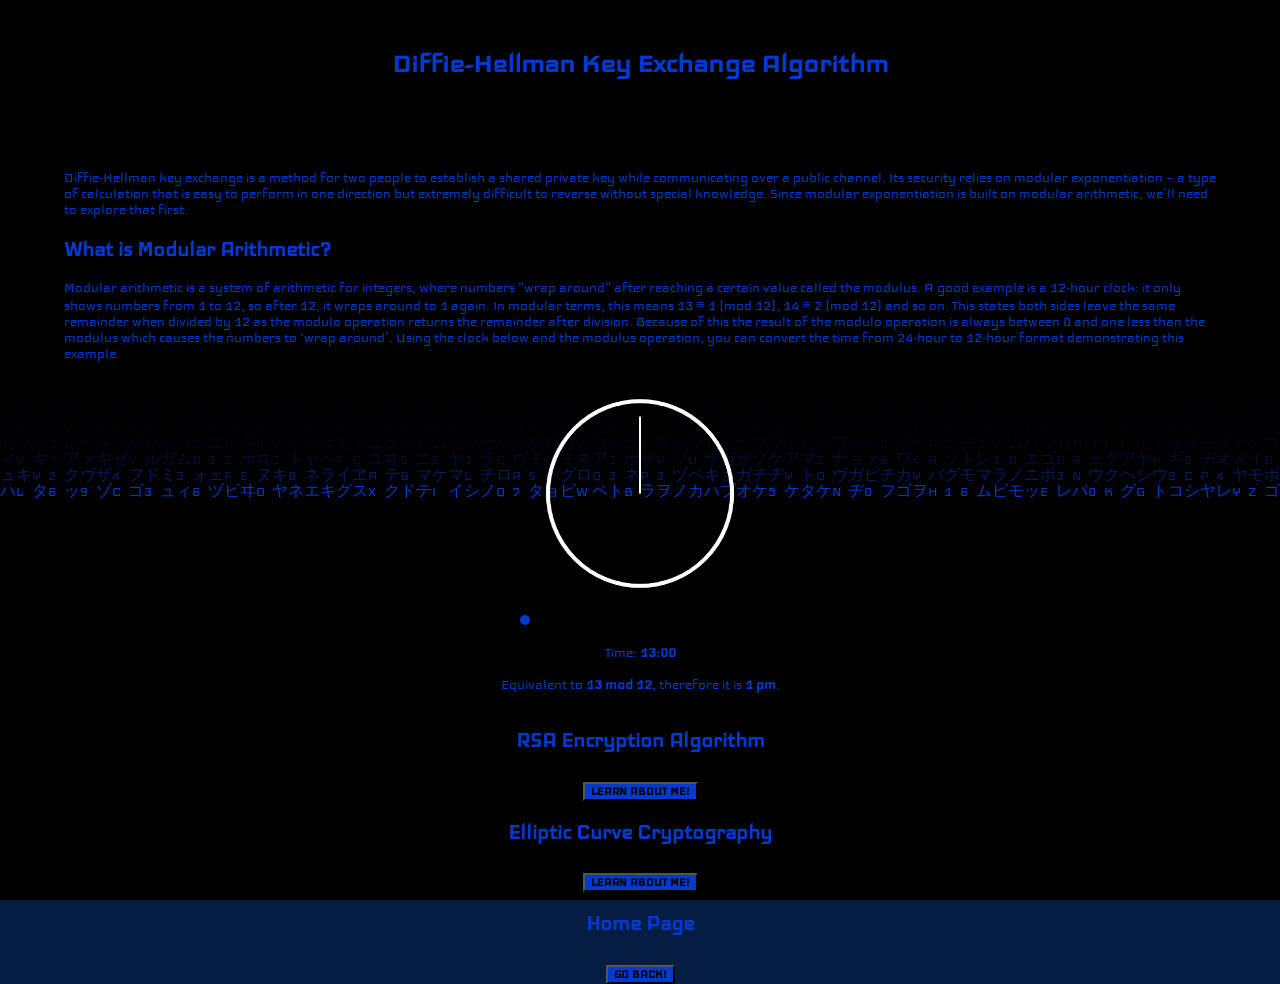
==== DHKE.html @ 7409c1d1 "Starting on a interactive clock demo." ====
<!DOCTYPE html>
<html lang="en">
    <head>
        <title>Aysmmetric Encryption</title>
        <meta charset="UTF-8">
        <meta name="viewport" content="width=device-width, initial-scale=1.0">
        <link rel="stylesheet" href="ss.css">
    </head>
    <body>
        <canvas id="mat" width="100%" height="100%"></canvas>
        <script src="martix.js"></script>
        <div id="overlayHeading">
            <h1>Diffie-Hellman Key Exchange Algorithm</h1>
        </div>
        <div id="overlayHeading2">
            <p>Diffie-Hellman key exchange is a method for two people to establish a shared private key while communicating over a public channel. Its security relies on modular exponentiation — a type of calculation that is easy to perform in one direction but extremely difficult to reverse without special knowledge. Since modular exponentiation is built on modular arithmetic, we’ll need to explore that first.</p>
            <h2>What is Modular Arithmetic?</h2>
            <p>Modular arithmetic is a system of arithmetic for integers, where numbers "wrap around" after reaching a certain value called the modulus. A good example is a 12-hour clock: it only shows numbers from 1 to 12, so after 12, it wraps around to 1 again. In modular terms, this means 13 ≡ 1 (mod 12), 14 ≡ 2 (mod 12) and so on. This states both sides leave the same remainder when divided by 12 as the modulo operation returns the remainder after division. Because of this the result of the modulo operation is always between 0 and one less than the modulus which causes the numbers to ‘wrap around’. Using the clock below and the modulus operation, you can convert the time from 24-hour to 12-hour format demonstrating this example.</p>
            <div id="clockcontain">
                <canvas id="clock" width="400" height="400"></canvas>
                <br>
                <input type="range" id="slider1" min="1" max="11" value="1">
                <p>Time: <span id="sliderinfo">13:00</span></p>
                <p>Equivalent to <span id="sliderinfo2">13 mod 12</span>, therefore it is <span id="sliderinfo3">1 pm</span>.</p>
            </div>
            <script src="clock.js"></script>
            <p></p>





           
            <div id="slider1">
                <div class="inline">
                    <h2>RSA Encryption Algorithm</h2>
                    <button class="button" onclick="window.location.href='RSA.html'"><b>LEARN ABOUT ME!</b></button>
                </div>
                <div class="inline">
                    <h2>Elliptic Curve Cryptography</h2>
                    <button class="button" onclick="window.location.href='ECC.html'"><b>LEARN ABOUT ME!</b></button>
                </div>
                <div class="inline">
                    <h2>Home Page</h2>
                    <button class="button" onclick="window.location.href='main.html'"><b>GO BACK!</b></button>
                </div>
            </div>
        </div>
    </body>
</html>
---- ss.css ----
@import url('https://fonts.googleapis.com/css2?family=Iceland&display=swap');

input[type="range"] {
  -webkit-appearance: none;
  appearance: none;
  background: transparent;
  cursor: pointer;
  width: 15rem;
}

input[type="range"]::-webkit-slider-thumb {
    appearance: none;
    height: 10px;
    width: 10px;
    background-color: #0239cfff;
    border-radius: 50%;
    cursor: pointer;
    margin-top: -6px;
}


html, body {
    background-color: #051d40;
    font-family:'Iceland';
    margin: 0;
    padding: 0;
    height: 100%;
}

#overlayHeading,
#overlayHeading2,
#Table,
#slider1, #clockcontain {
    position: relative; 
    z-index: 1;         
}

#overlayHeading {
    position: absolute;
    padding-top: 10%;
    left: 50%;
    transform: translate(-50%,-50%);
    text-align: center;
    color: #0239cfff;
}

#overlayHeading2 {
    position: absolute;
    padding-top: 12%;
    padding-left: 5%;
    padding-right: 5%;
    color: #0239cfff;
}

#Table {
    margin: 0 auto
}

#slider1 {
    margin: 0 auto;
    text-align: center;
}

.inline {
    display: inline-block;
    margin: 0 5%;
    display: flex;    
    flex-direction: column;
    align-items: center;   
    gap: 10px;

}

.button {
    background-color: #0239cfff;
    font-family: 'Iceland';
}

#mat {
    background-color: transparent;
    position: fixed;
    top: 0;
    left: 0;
    width: 100%;
    height: 100%;
    display: block;
    z-index: 0;
    pointer-events: none;
}

#clockcontain {
    text-align: center;

}

#clock {
    width: 20%;
    height: 20%;
}

span {
    font-weight: bold;
}
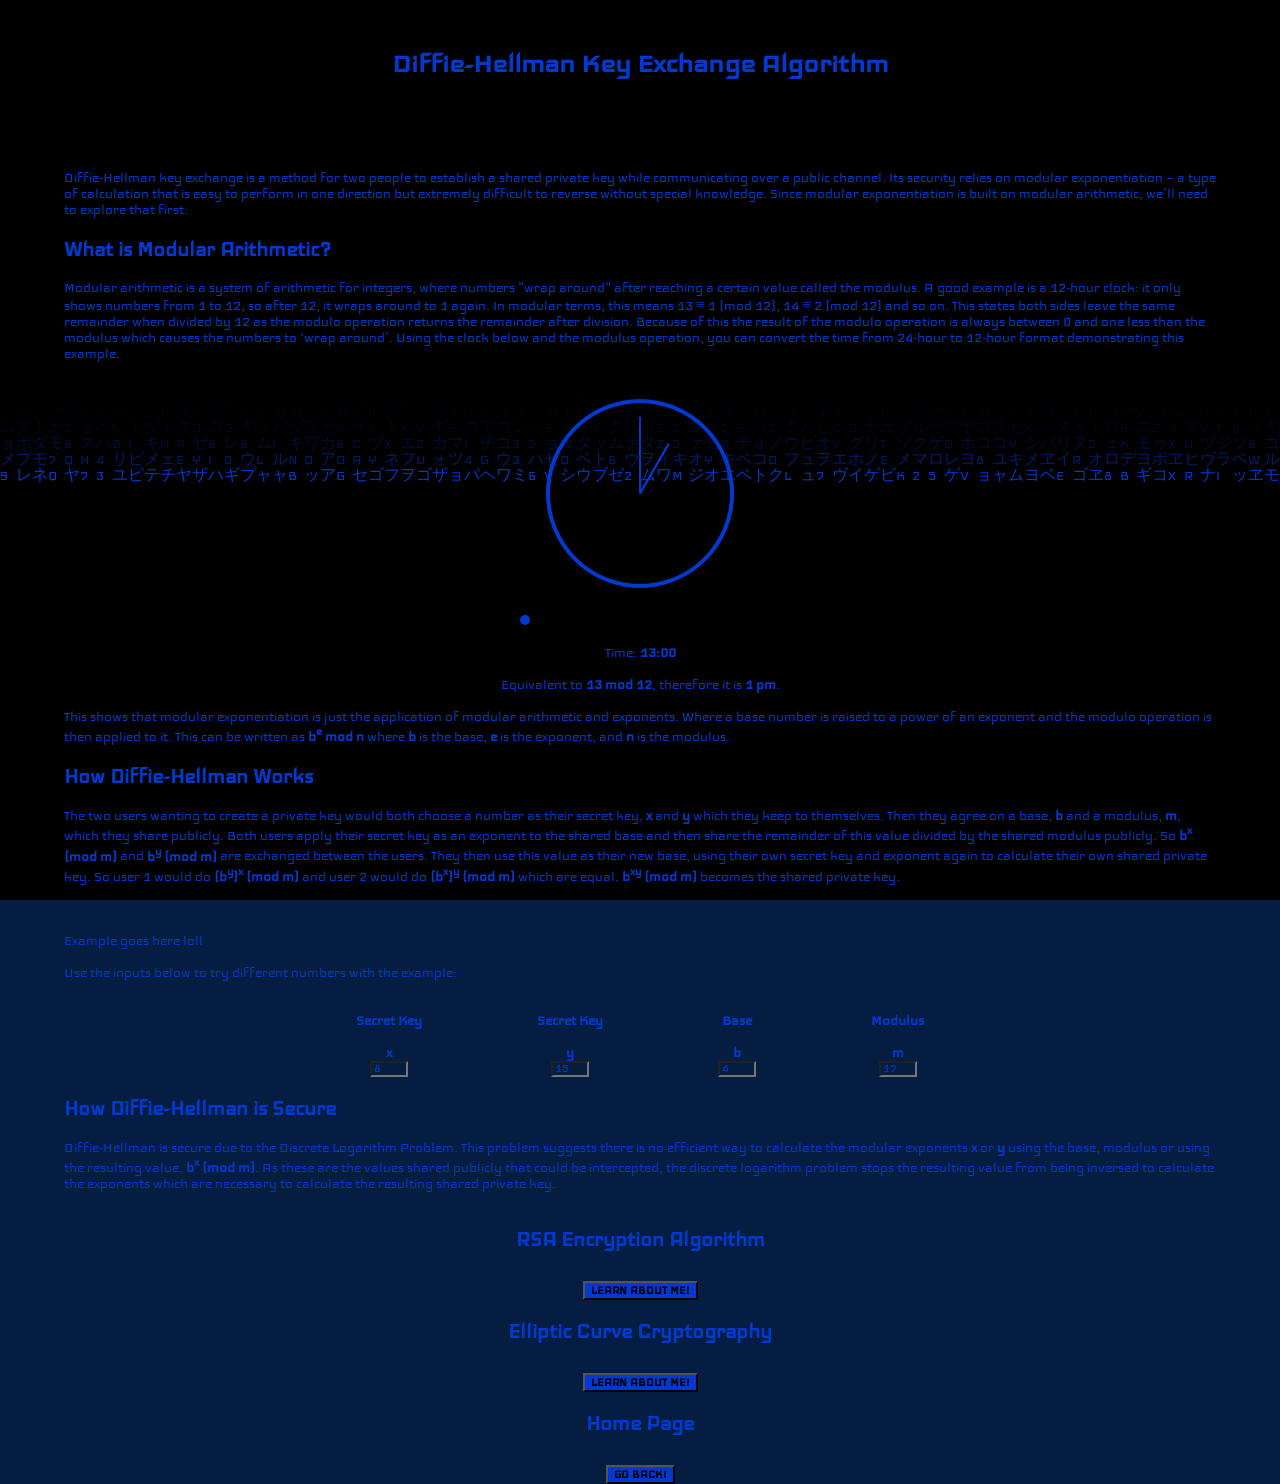
==== commit eb4d18b8: "Started on the inputs for the interactive example." ====
--- a/DHKE.html
+++ b/DHKE.html
@@ -24,9 +24,37 @@
                 <p>Equivalent to <span id="sliderinfo2">13 mod 12</span>, therefore it is <span id="sliderinfo3">1 pm</span>.</p>
             </div>
             <script src="clock.js"></script>
-            <p></p>
+            <p>This shows that modular exponentiation is just the application of modular arithmetic and exponents. Where a base number is raised to a power of an exponent and the modulo operation is then applied to it. This can be written as <b>b<sup>e</sup> mod n</b> where <b>b</b> is the base, <b>e</b> is the exponent, and <b>n</b> is the modulus.</p>
+            <h2>How Diffie-Hellman Works</h2>
+            <p>The two users wanting to create a private key would both choose a number as their secret key, <b>x</b> and <b>y</b> which they keep to themselves. Then they agree on a base, <b>b</b> and a modulus, <b>m</b>, which they share publicly. Both users apply their secret key as an exponent to the shared base and then share the remainder of this value divided by the shared modulus publicly. So <b>b<sup>x</sup> (mod m)</b> and <b>b<sup>y</sup> (mod m)</b> are exchanged between the users. They then use this value as their new base, using their own secret key and exponent again to calculate their own shared private key. So user 1 would do <b>(b<sup>y</sup>)<sup>x</sup> (mod m)</b> and user 2 would do <b>(b<sup>x</sup>)<sup>y</sup> (mod m)</b> which are equal. <b>b<sup>xy</sup> (mod m)</b> becomes the shared private key.</p>
+            <br>
+            <p>Example goes here loll</p>
+            <p>Use the inputs below to try different numbers with the example:</p>
+            <div id="inputs">
+                <div id="label1">
+                <p class="labels"><b>Secret Key</b></p>
+                <label for="x"><b>x</b></label>
+                <input id='x' type="number" min="1" value="8"></input>
+                </div>
+                <div id="label2">
+                <p class="labels"><b>Secret Key</b></p>
+                <label for="y"><b>y</b></label>
+                <input id='y' type="number" min="1" value="15"></input>
+                </div>
+                <div id="label3">
+                <p class="labels"><b>Base</b></p>
+                <label for="b"><b>b</b></label>
+                <input id='b' type="number" min="1" value="4"></input>
+                </div>
+                <div id="label4">
+                <p class="labels"><b>Modulus</b></p>
+                <label for="m"><b>m</b></label>
+                <input id='m' type="number" min="1" value="17"></input>
+                </div>
+            </div>
 
-
+            <h2>How Diffie-Hellman is Secure</h2>
+            <p>Diffie-Hellman is secure due to the Discrete Logarithm Problem. This problem suggests there is no efficient way to calculate the modular exponents <b>x</b> or <b>y</b> using the base, modulus or using the resulting value, <b>b<sup>x</sup> (mod m)</b>. As these are the values shared publicly that could be intercepted, the discrete logarithm problem stops the resulting value from being inversed to calculate the exponents which are necessary to calculate the resulting shared private key. </p>
 
 
 
--- a/ss.css
+++ b/ss.css
@@ -6,6 +6,19 @@
   background: transparent;
   cursor: pointer;
   width: 15rem;
+}
+
+input::-webkit-inner-spin-button, input::-webkit-outer-spin-button {
+    -webkit-appearance: none;
+    margin: 0;
+}
+
+input[type="number"] {
+    background: transparent;
+    font-family:'Iceland';
+    color: #0239cfff;
+    height: 10px;
+    width: 30px;
 }
 
 input[type="range"]::-webkit-slider-thumb {
@@ -100,4 +113,19 @@
 
 span {
     font-weight: bold;
+}
+
+#label1, #label2, #label3, #label4{
+    display: flex;
+    flex-direction: column;
+    align-items: center;
+    margin-left: 5%;
+    margin-right: 5%;
+}
+
+#inputs {
+    display: flex;
+    flex-direction: row;
+    justify-content: center;
+    align-items: center;
 }
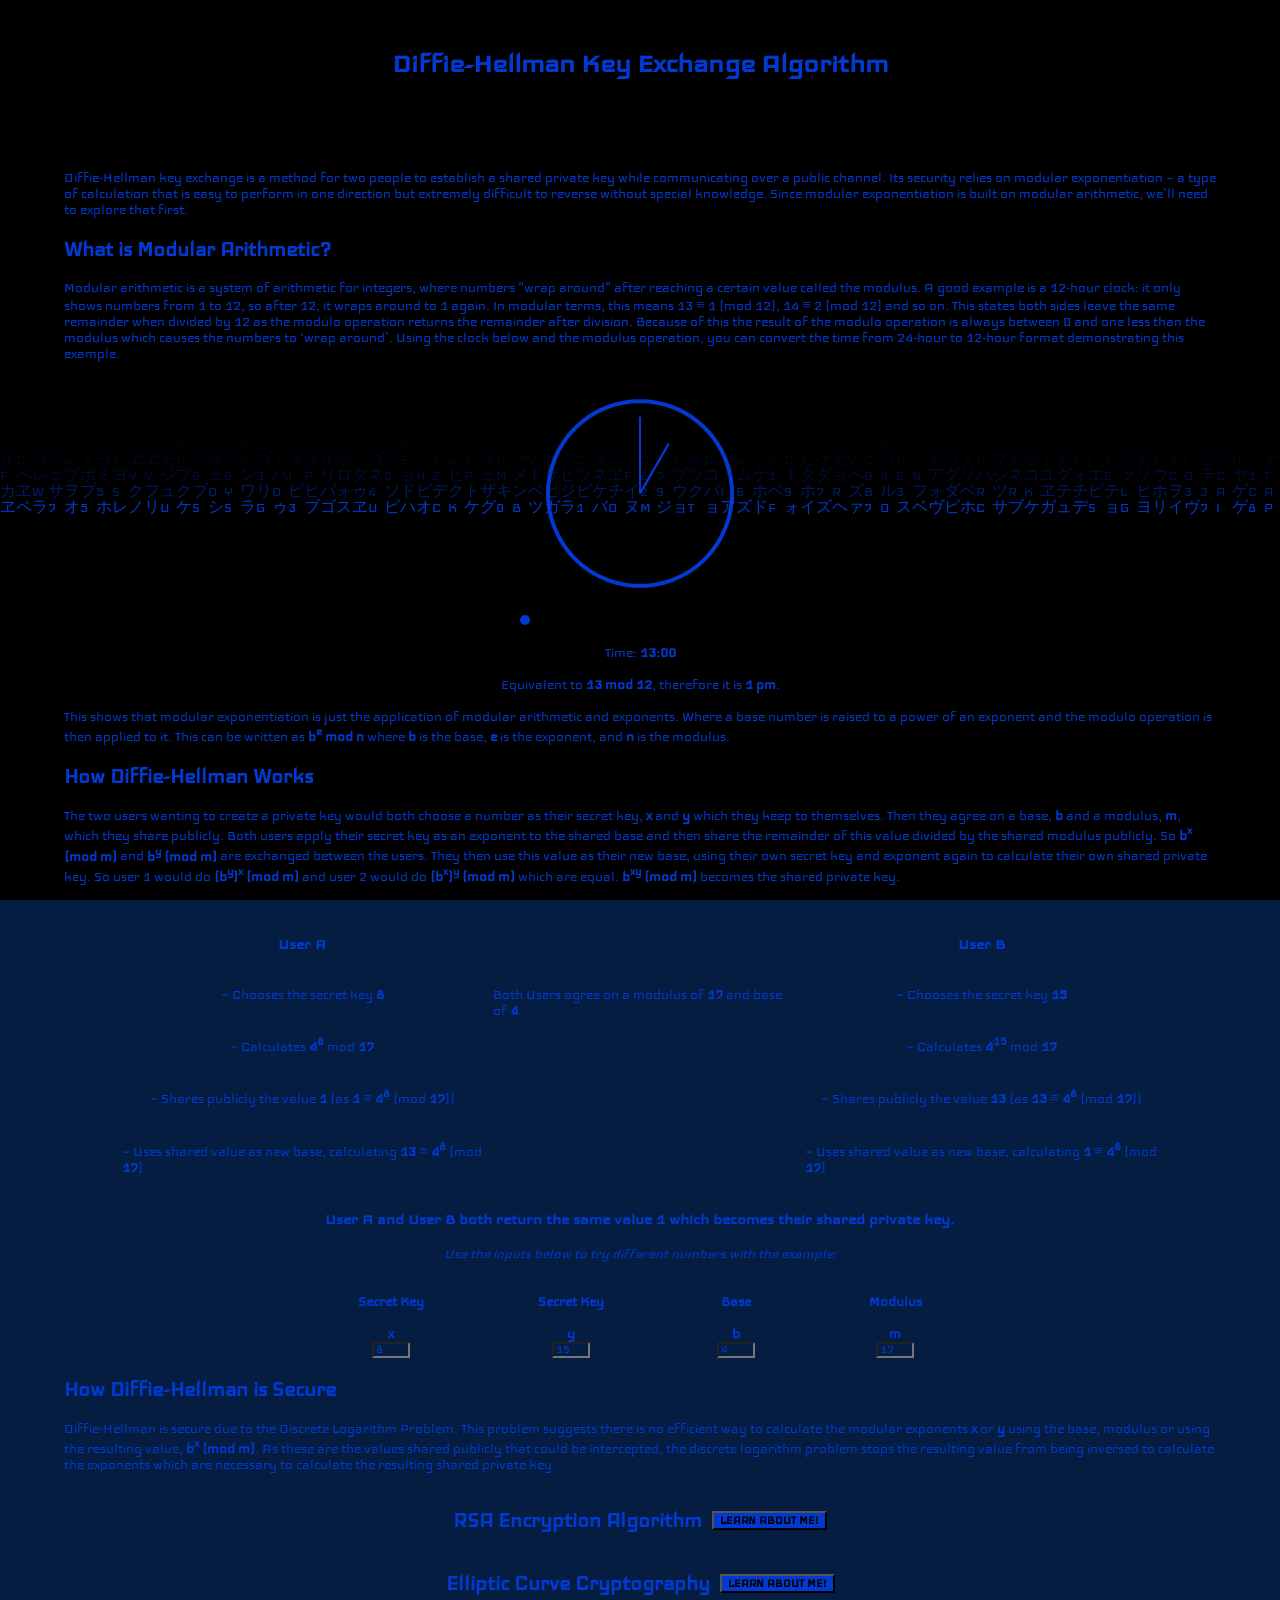
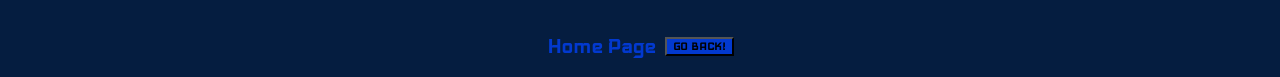
==== commit 49613417: "Default example has been written out." ====
--- a/DHKE.html
+++ b/DHKE.html
@@ -28,9 +28,28 @@
             <h2>How Diffie-Hellman Works</h2>
             <p>The two users wanting to create a private key would both choose a number as their secret key, <b>x</b> and <b>y</b> which they keep to themselves. Then they agree on a base, <b>b</b> and a modulus, <b>m</b>, which they share publicly. Both users apply their secret key as an exponent to the shared base and then share the remainder of this value divided by the shared modulus publicly. So <b>b<sup>x</sup> (mod m)</b> and <b>b<sup>y</sup> (mod m)</b> are exchanged between the users. They then use this value as their new base, using their own secret key and exponent again to calculate their own shared private key. So user 1 would do <b>(b<sup>y</sup>)<sup>x</sup> (mod m)</b> and user 2 would do <b>(b<sup>x</sup>)<sup>y</sup> (mod m)</b> which are equal. <b>b<sup>xy</sup> (mod m)</b> becomes the shared private key.</p>
             <br>
-            <p>Example goes here loll</p>
-            <p>Use the inputs below to try different numbers with the example:</p>
-            <div id="inputs">
+            <div class="inline">
+                <div id="UserA">
+                    <p id="title">User A</p>
+                    <p>~ Chooses the secret key <span id="xtext">8</span></p>
+                    <p>~ Calculates <span id="btext">4</span><sup><span id="xtext">8</span></sup> mod <span id="mtext">17</span></p>
+                    <p>~ Shares publicly the value <span id="resultA">1</span> (as <span id="resultA">1</span> ≡ <span id="btext">4</span><sup><span id="xtext">8</span></sup> (mod <span id="mtext">17</span>)) </p>
+                    <p>~ Uses shared value as new base, calculating <span id="resultB">13</span> ≡ <span id="btext">4</span><sup><span id="xtext">8</span></sup> (mod <span id="mtext">17</span>)</p>
+                </div>
+                <div id="mid">
+                    <p>Both Users agree on a modulus of <span id="mtext">17</span> and base of <span id="btext">4</span>. </p>
+                </div>
+                <div id="UserB">
+                    <p id="title">User B</p>
+                    <p>~ Chooses the secret key <span id="xtext">15</span></p>
+                    <p>~ Calculates <span id="btext">4</span><sup><span id="ytext">15</span></sup> mod <span id="mtext">17</span></p>
+                    <p>~ Shares publicly the value <span id="resultB">13</span> (as <span id="resultB">13</span> ≡ <span id="btext">4</span><sup><span id="xtext">8</span></sup> (mod <span id="mtext">17</span>)) </p>
+                    <p>~ Uses shared value as new base, calculating <span id="resultA">1</span> ≡ <span id="btext">4</span><sup><span id="xtext">8</span></sup> (mod <span id="mtext">17</span>)</p>
+                </div>
+            </div>
+            <p style="text-align: center; font-size: large; font-weight: bold;">User A and User B both return the same value <span id="resultC" >1</span> which becomes their shared private key.</p>
+            <p style="text-align: center; font-style: italic;">Use the inputs below to try different numbers with the example:</p>
+            <div class="inline">
                 <div id="label1">
                 <p class="labels"><b>Secret Key</b></p>
                 <label for="x"><b>x</b></label>
--- a/ss.css
+++ b/ss.css
@@ -115,7 +115,7 @@
     font-weight: bold;
 }
 
-#label1, #label2, #label3, #label4{
+#label1, #label2, #label3, #label4 {
     display: flex;
     flex-direction: column;
     align-items: center;
@@ -123,7 +123,22 @@
     margin-right: 5%;
 }
 
-#inputs {
+#UserA,#UserB {
+    display: flex;
+    flex-direction: column;
+    align-items: center;
+}
+
+#mid {
+    margin-bottom: 10%;
+}
+
+#title {
+    font-weight: bold;
+    font-size: large;
+}
+
+.inline {
     display: flex;
     flex-direction: row;
     justify-content: center;
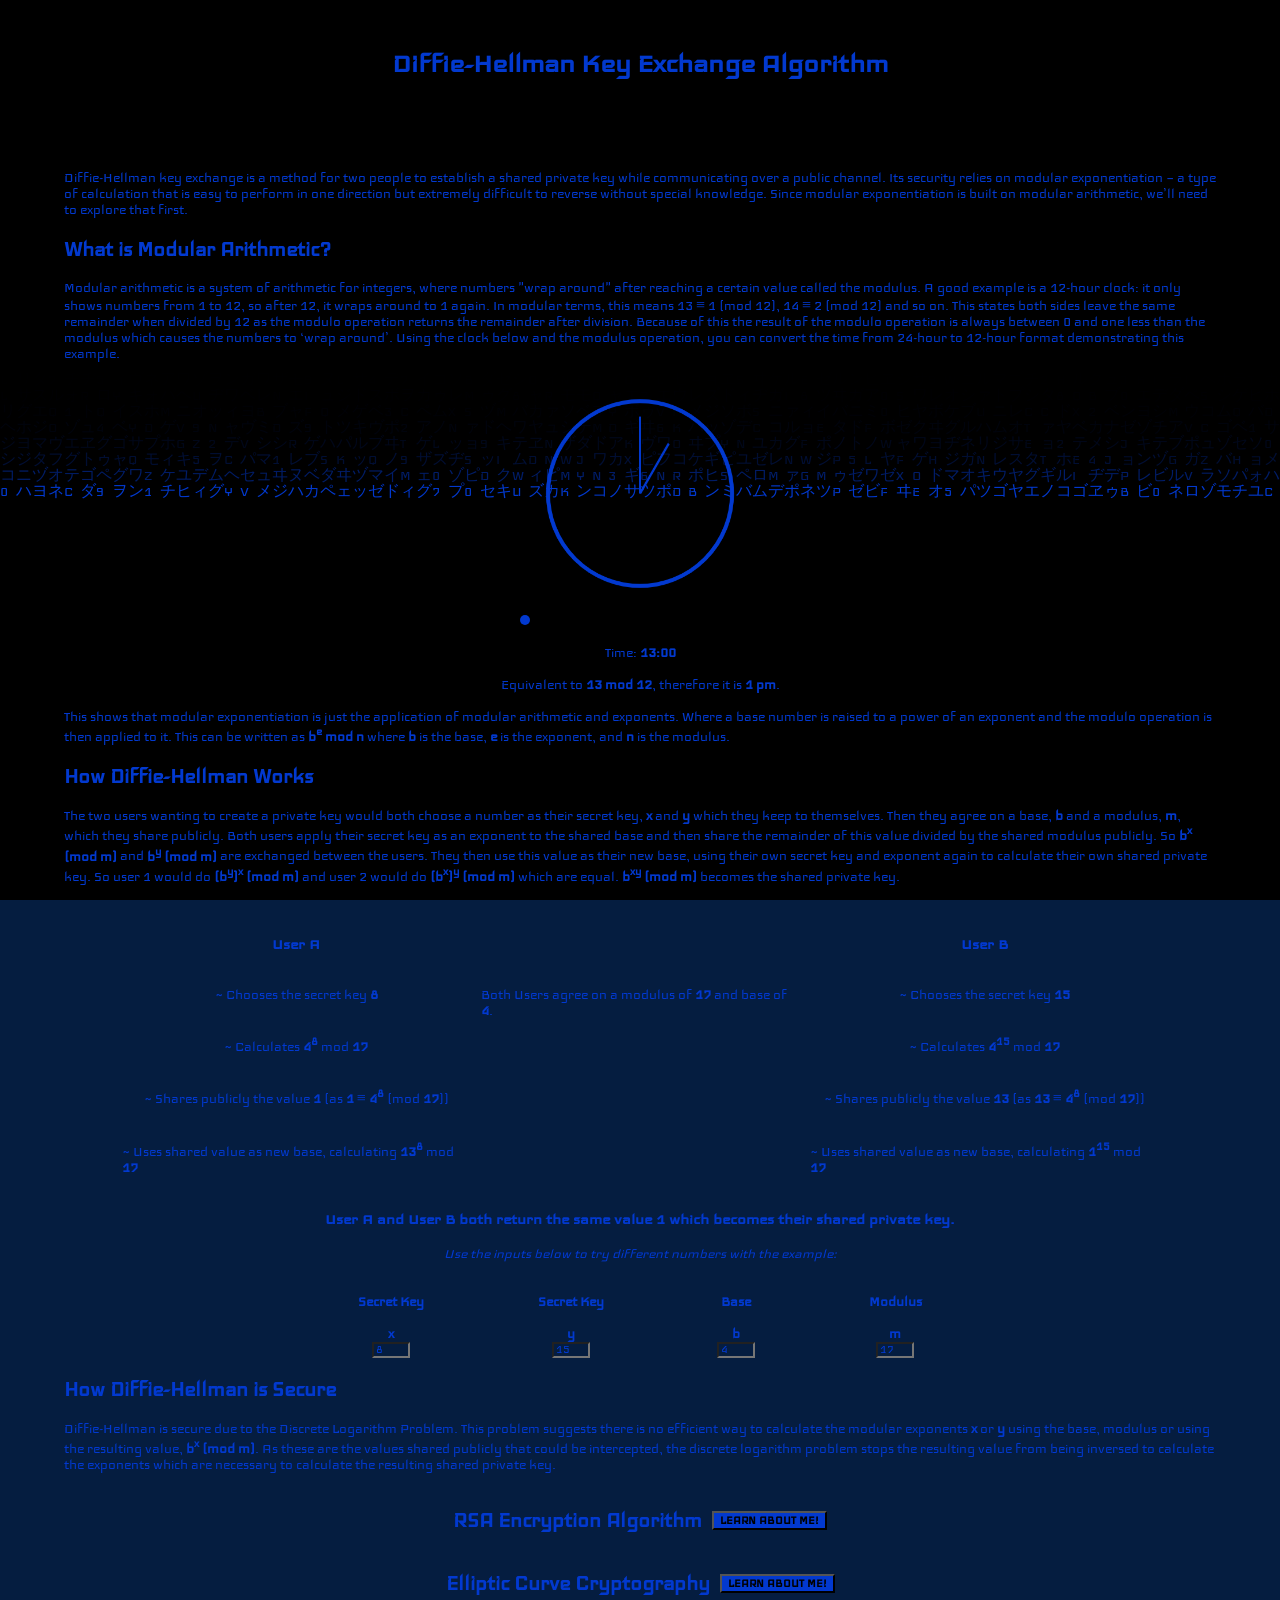
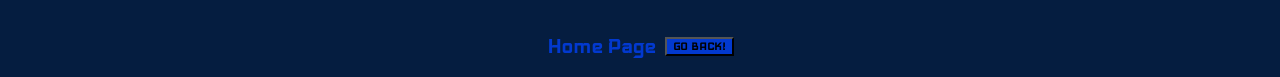
==== commit fb98680e: "Made the example interactive!" ====
--- a/DHKE.html
+++ b/DHKE.html
@@ -31,20 +31,20 @@
             <div class="inline">
                 <div id="UserA">
                     <p id="title">User A</p>
-                    <p>~ Chooses the secret key <span id="xtext">8</span></p>
-                    <p>~ Calculates <span id="btext">4</span><sup><span id="xtext">8</span></sup> mod <span id="mtext">17</span></p>
-                    <p>~ Shares publicly the value <span id="resultA">1</span> (as <span id="resultA">1</span> ≡ <span id="btext">4</span><sup><span id="xtext">8</span></sup> (mod <span id="mtext">17</span>)) </p>
-                    <p>~ Uses shared value as new base, calculating <span id="resultB">13</span> ≡ <span id="btext">4</span><sup><span id="xtext">8</span></sup> (mod <span id="mtext">17</span>)</p>
+                    <p>~ Chooses the secret key <span class="xtext">8</span></p>
+                    <p>~ Calculates <span class="btext">4</span><sup><span class="xtext">8</span></sup> mod <span class="mtext">17</span></p>
+                    <p>~ Shares publicly the value <span class="resultA">1</span> (as <span class="resultA">1</span> ≡ <span class="btext">4</span><sup><span class="xtext">8</span></sup> (mod <span class="mtext">17</span>)) </p>
+                    <p>~ Uses shared value as new base, calculating <span class="resultB">13</span><sup><span class="xtext">8</span></sup> mod <span class="mtext">17</span></p>
                 </div>
                 <div id="mid">
-                    <p>Both Users agree on a modulus of <span id="mtext">17</span> and base of <span id="btext">4</span>. </p>
+                    <p>Both Users agree on a modulus of <span class="mtext">17</span> and base of <span class="btext">4</span>. </p>
                 </div>
                 <div id="UserB">
                     <p id="title">User B</p>
-                    <p>~ Chooses the secret key <span id="xtext">15</span></p>
-                    <p>~ Calculates <span id="btext">4</span><sup><span id="ytext">15</span></sup> mod <span id="mtext">17</span></p>
-                    <p>~ Shares publicly the value <span id="resultB">13</span> (as <span id="resultB">13</span> ≡ <span id="btext">4</span><sup><span id="xtext">8</span></sup> (mod <span id="mtext">17</span>)) </p>
-                    <p>~ Uses shared value as new base, calculating <span id="resultA">1</span> ≡ <span id="btext">4</span><sup><span id="xtext">8</span></sup> (mod <span id="mtext">17</span>)</p>
+                    <p>~ Chooses the secret key <span class="xtext">15</span></p>
+                    <p>~ Calculates <span class="btext">4</span><sup><span class="ytext">15</span></sup> mod <span class="mtext">17</span></p>
+                    <p>~ Shares publicly the value <span class="resultB">13</span> (as <span class="resultB">13</span> ≡ <span class="btext">4</span><sup><span class="xtext">8</span></sup> (mod <span class="mtext">17</span>)) </p>
+                    <p>~ Uses shared value as new base, calculating <span class="resultA">1</span><sup><span class="ytext">15</span></sup> mod <span class="mtext">17</span></p>
                 </div>
             </div>
             <p style="text-align: center; font-size: large; font-weight: bold;">User A and User B both return the same value <span id="resultC" >1</span> which becomes their shared private key.</p>
@@ -71,7 +71,7 @@
                 <input id='m' type="number" min="1" value="17"></input>
                 </div>
             </div>
-
+            <script src="DHKE.js"></script>
             <h2>How Diffie-Hellman is Secure</h2>
             <p>Diffie-Hellman is secure due to the Discrete Logarithm Problem. This problem suggests there is no efficient way to calculate the modular exponents <b>x</b> or <b>y</b> using the base, modulus or using the resulting value, <b>b<sup>x</sup> (mod m)</b>. As these are the values shared publicly that could be intercepted, the discrete logarithm problem stops the resulting value from being inversed to calculate the exponents which are necessary to calculate the resulting shared private key. </p>
 
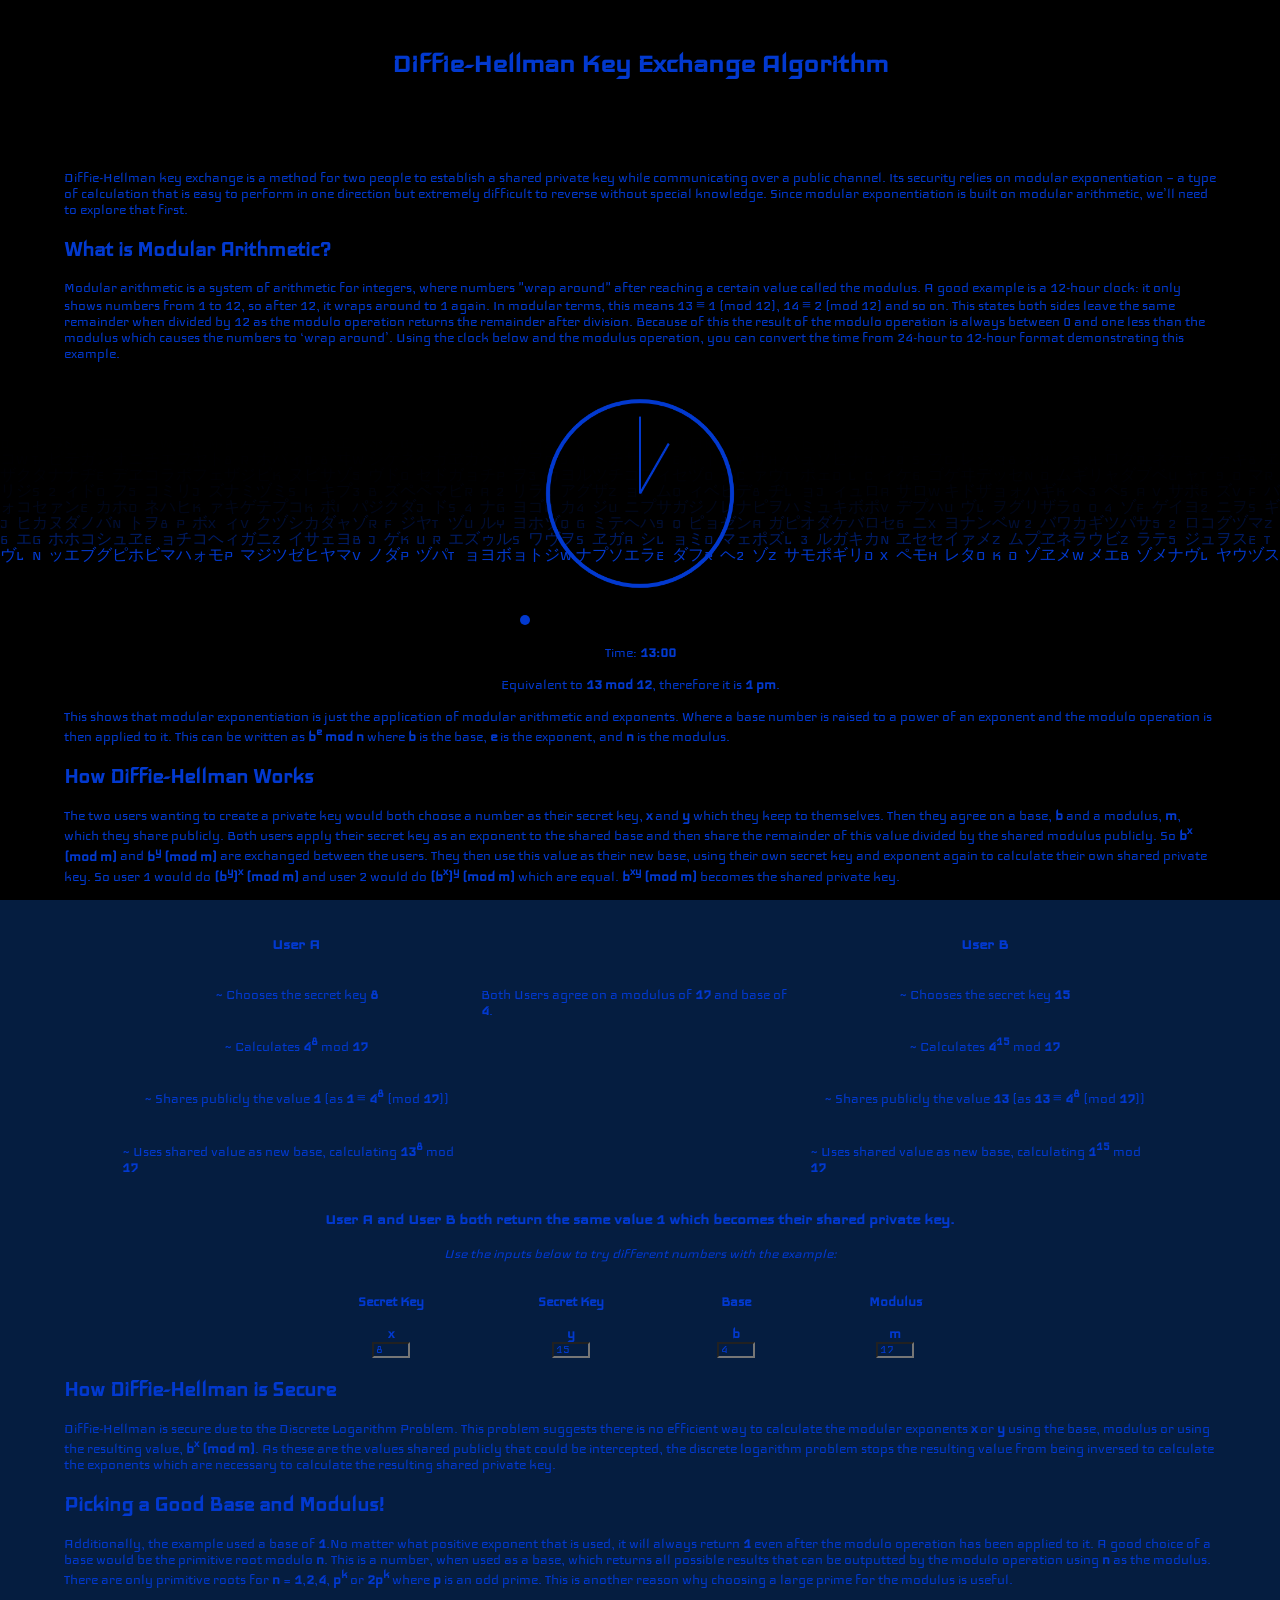
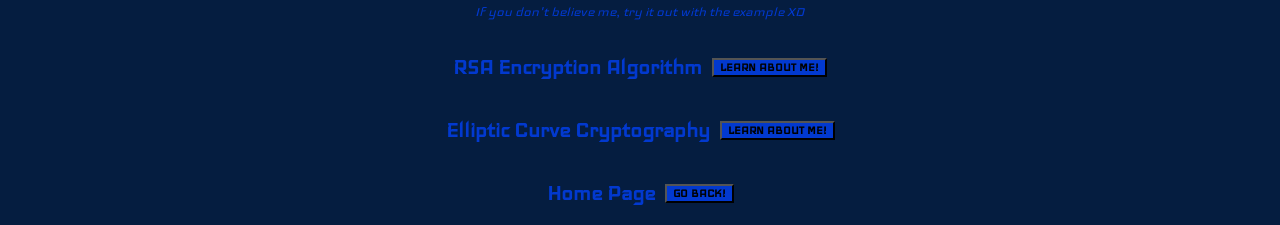
==== commit c081f1f8: "Finished up the Diffie Hellman page!" ====
--- a/DHKE.html
+++ b/DHKE.html
@@ -75,7 +75,9 @@
             <h2>How Diffie-Hellman is Secure</h2>
             <p>Diffie-Hellman is secure due to the Discrete Logarithm Problem. This problem suggests there is no efficient way to calculate the modular exponents <b>x</b> or <b>y</b> using the base, modulus or using the resulting value, <b>b<sup>x</sup> (mod m)</b>. As these are the values shared publicly that could be intercepted, the discrete logarithm problem stops the resulting value from being inversed to calculate the exponents which are necessary to calculate the resulting shared private key. </p>
 
-
+            <h2>Picking a Good Base and Modulus!</h2>
+            <p>Additionally, the example used a base of <b>1</b>.No matter what positive exponent that is used, it will always return <b>1</b> even after the modulo operation has been applied to it. A good choice of a base would be the primitive root modulo <b>n</b>. This is a number, when used as a base, which returns all possible results that can be outputted by the modulo operation using <b>n</b> as the modulus. There are only primitive roots for <b>n</b> = <b>1</b>,<b>2</b>,<b>4</b>, <b>p<sup>k</sup></b> or <b>2p<sup>k</sup></b> where <b>p</b> is an odd prime. This is another reason why choosing a large prime for the modulus is useful.</p>
+            <p style="text-align: center; font-style: italic;">If you don't believe me, try it out with the example XD</p>
 
            
             <div id="slider1">
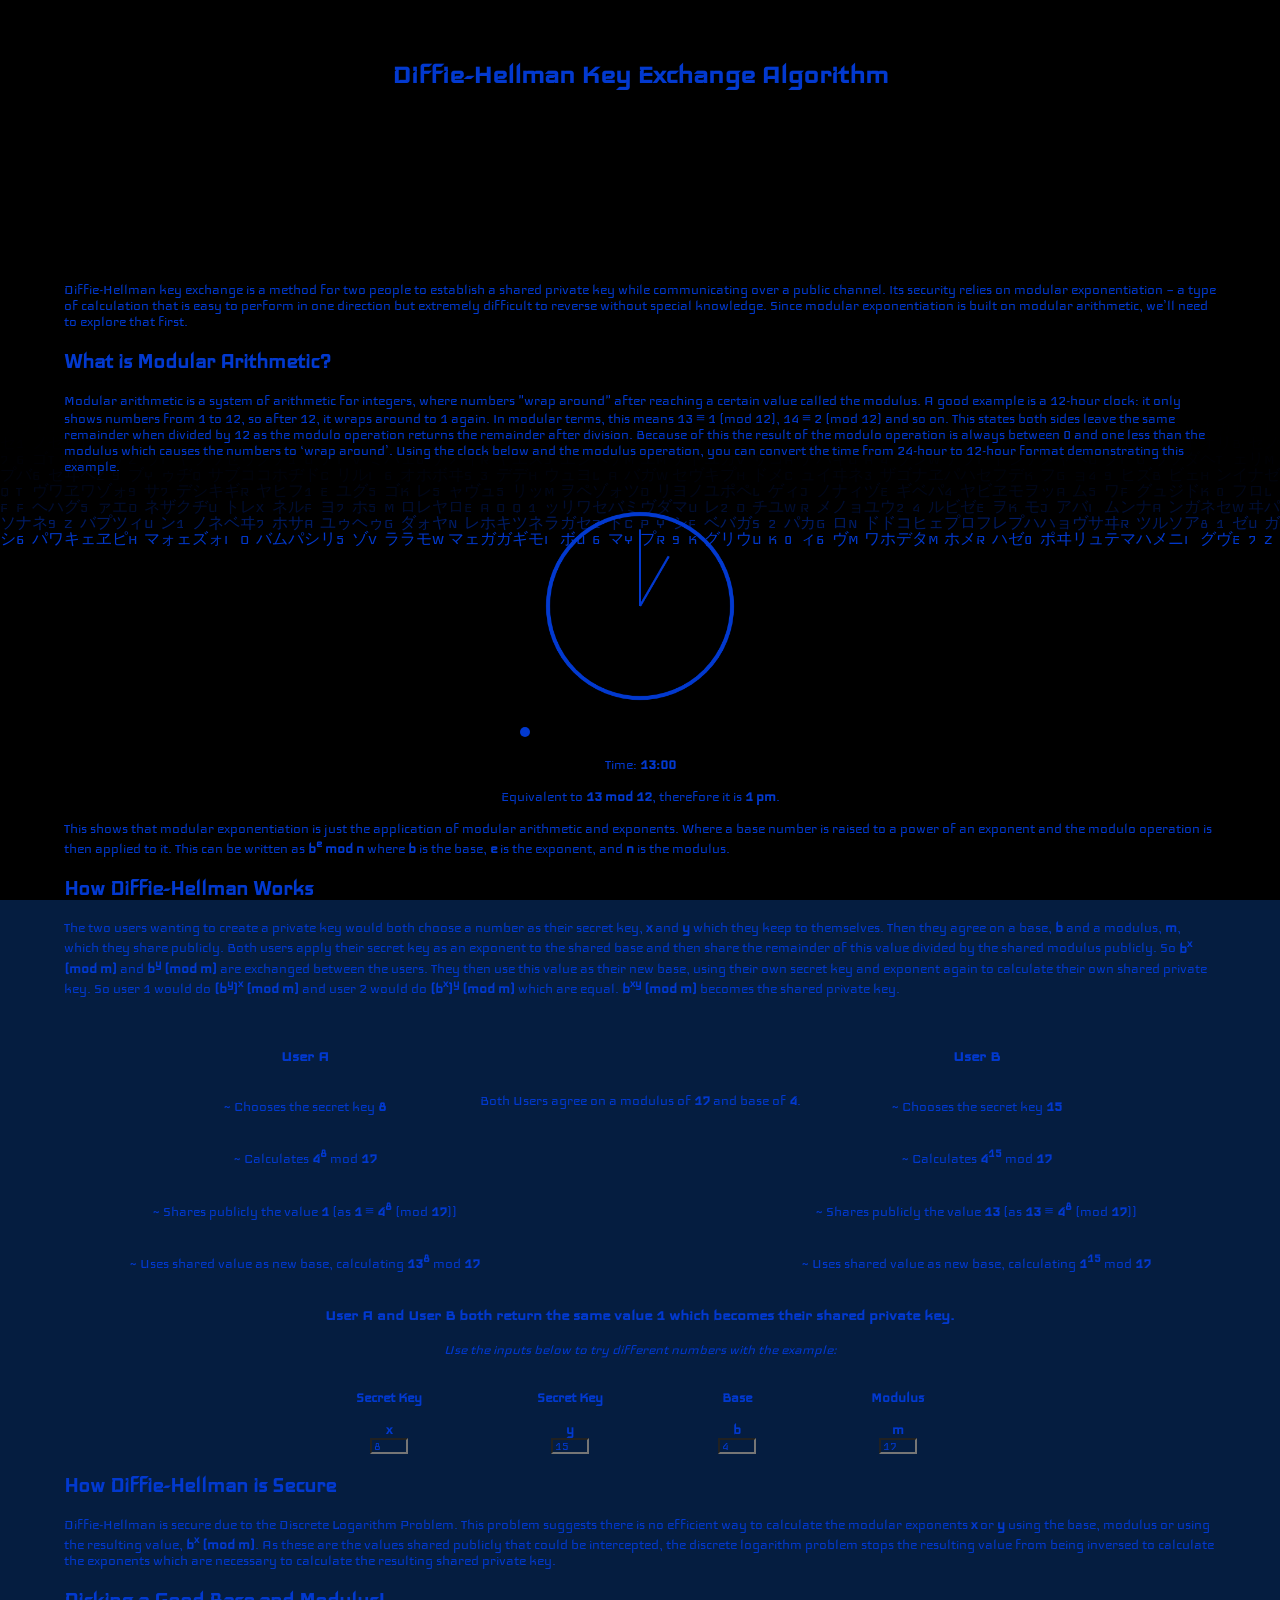
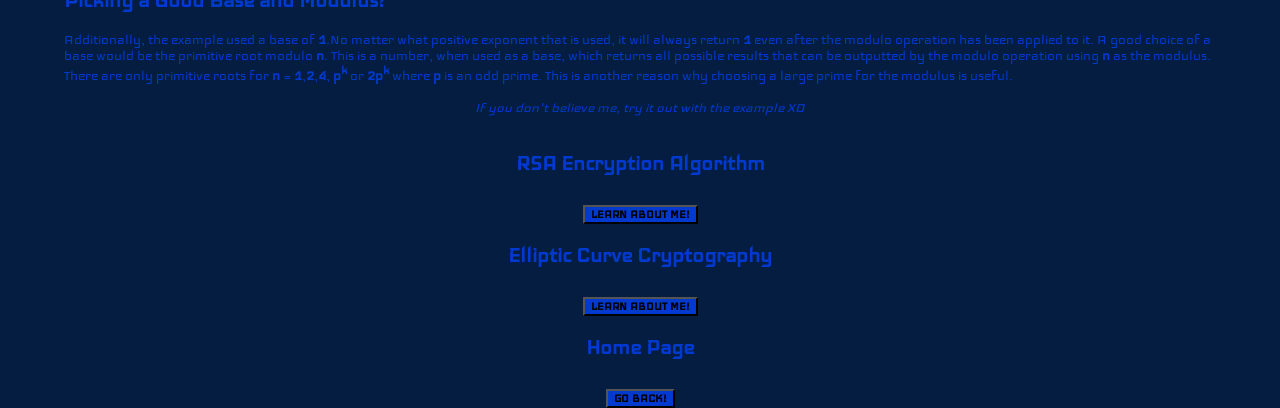
==== commit 47e619bc: "Making sure all pages linked together and the buttons are formatted correctly." ====
--- a/DHKE.html
+++ b/DHKE.html
@@ -81,15 +81,15 @@
 
            
             <div id="slider1">
-                <div class="inline">
+                <div class="inlineb">
                     <h2>RSA Encryption Algorithm</h2>
                     <button class="button" onclick="window.location.href='RSA.html'"><b>LEARN ABOUT ME!</b></button>
                 </div>
-                <div class="inline">
+                <div class="inlineb">
                     <h2>Elliptic Curve Cryptography</h2>
                     <button class="button" onclick="window.location.href='ECC.html'"><b>LEARN ABOUT ME!</b></button>
                 </div>
-                <div class="inline">
+                <div class="inlineb">
                     <h2>Home Page</h2>
                     <button class="button" onclick="window.location.href='main.html'"><b>GO BACK!</b></button>
                 </div>
--- a/ss.css
+++ b/ss.css
@@ -49,7 +49,6 @@
 }
 
 #overlayHeading {
-    position: absolute;
     padding-top: 10%;
     left: 50%;
     transform: translate(-50%,-50%);
@@ -59,7 +58,7 @@
 
 #overlayHeading2 {
     position: absolute;
-    padding-top: 12%;
+    padding-top: 5%;
     padding-left: 5%;
     padding-right: 5%;
     color: #0239cfff;
@@ -74,7 +73,7 @@
     text-align: center;
 }
 
-.inline {
+.inlineb {
     display: inline-block;
     margin: 0 5%;
     display: flex;    
@@ -143,4 +142,25 @@
     flex-direction: row;
     justify-content: center;
     align-items: center;
+}
+
+#phi {
+    display: flex;
+    flex-direction: row;
+    justify-content: center;
+    align-items: center;
+}
+
+.prime {
+    font-weight: bold;
+}
+
+#ital {
+    font-style: italic;
+}
+
+.col {
+    display: flex;
+    flex-direction: column;
+    align-items: center
 }
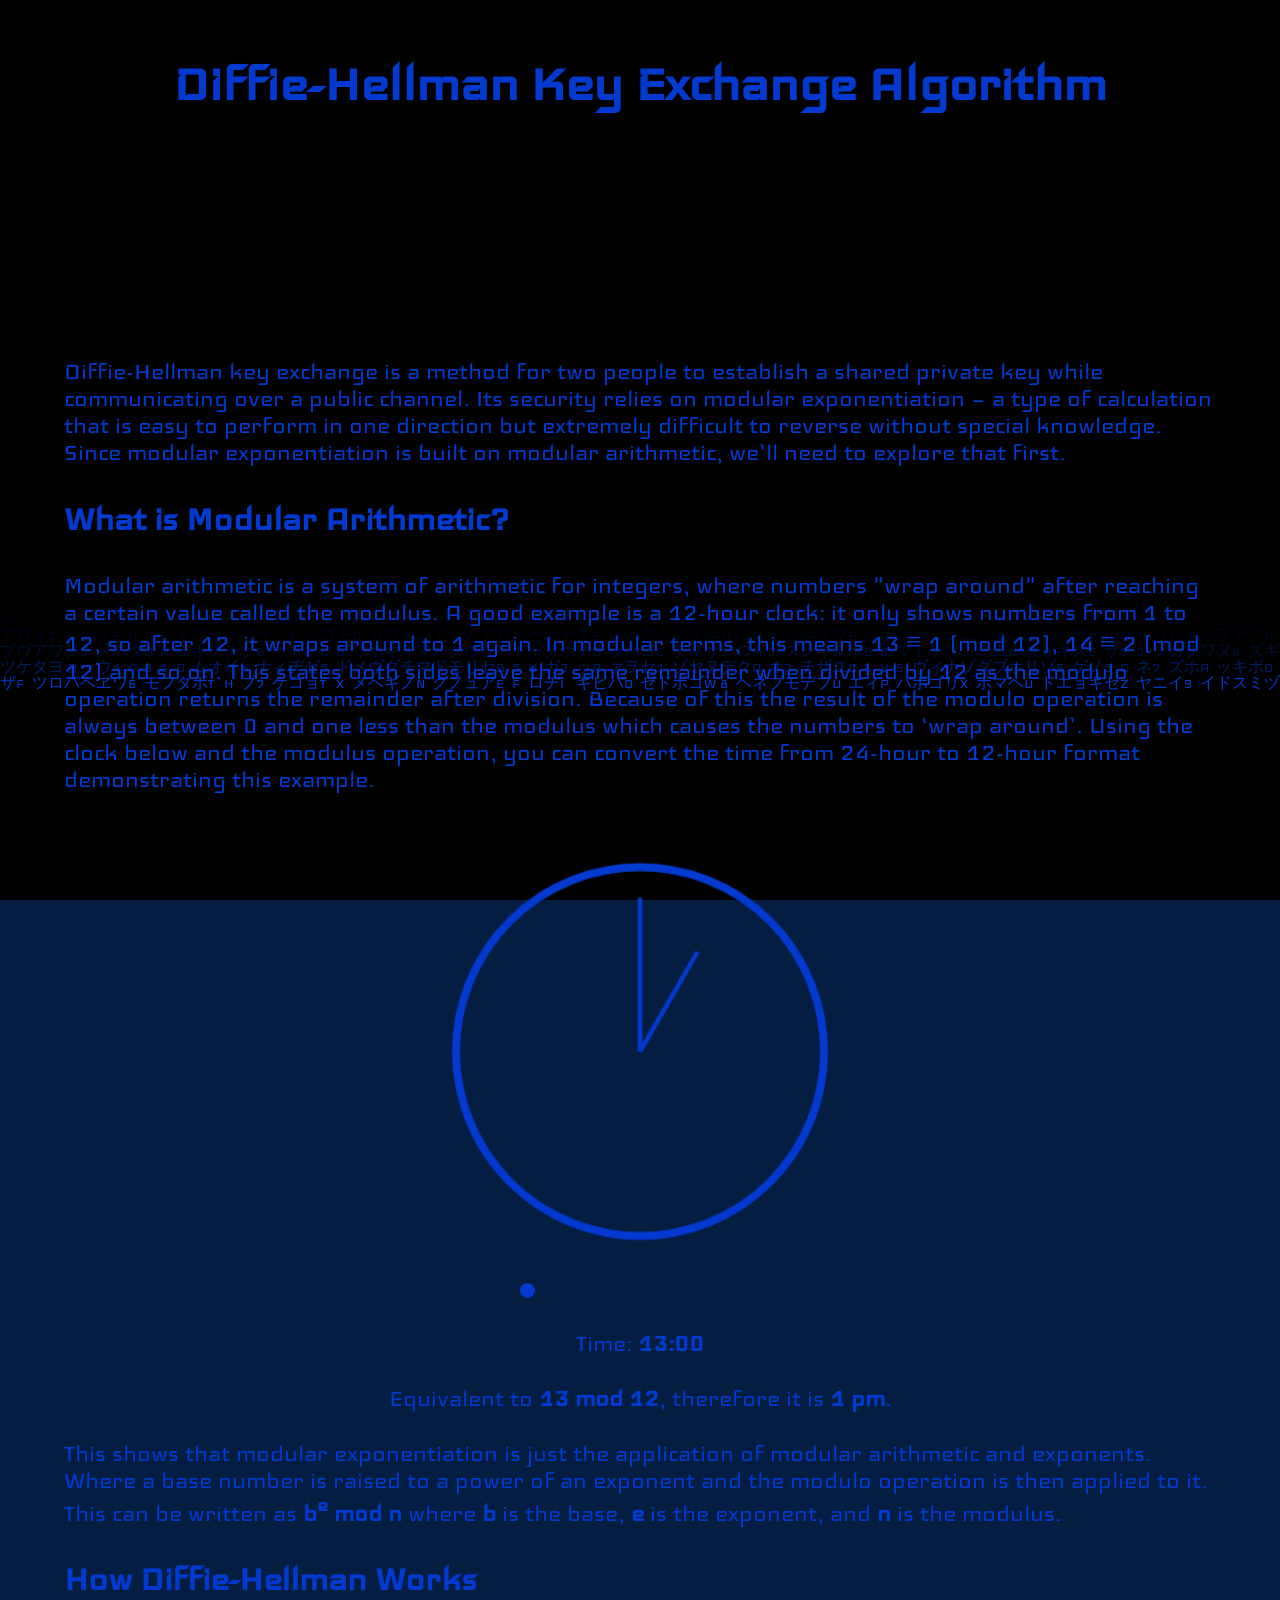
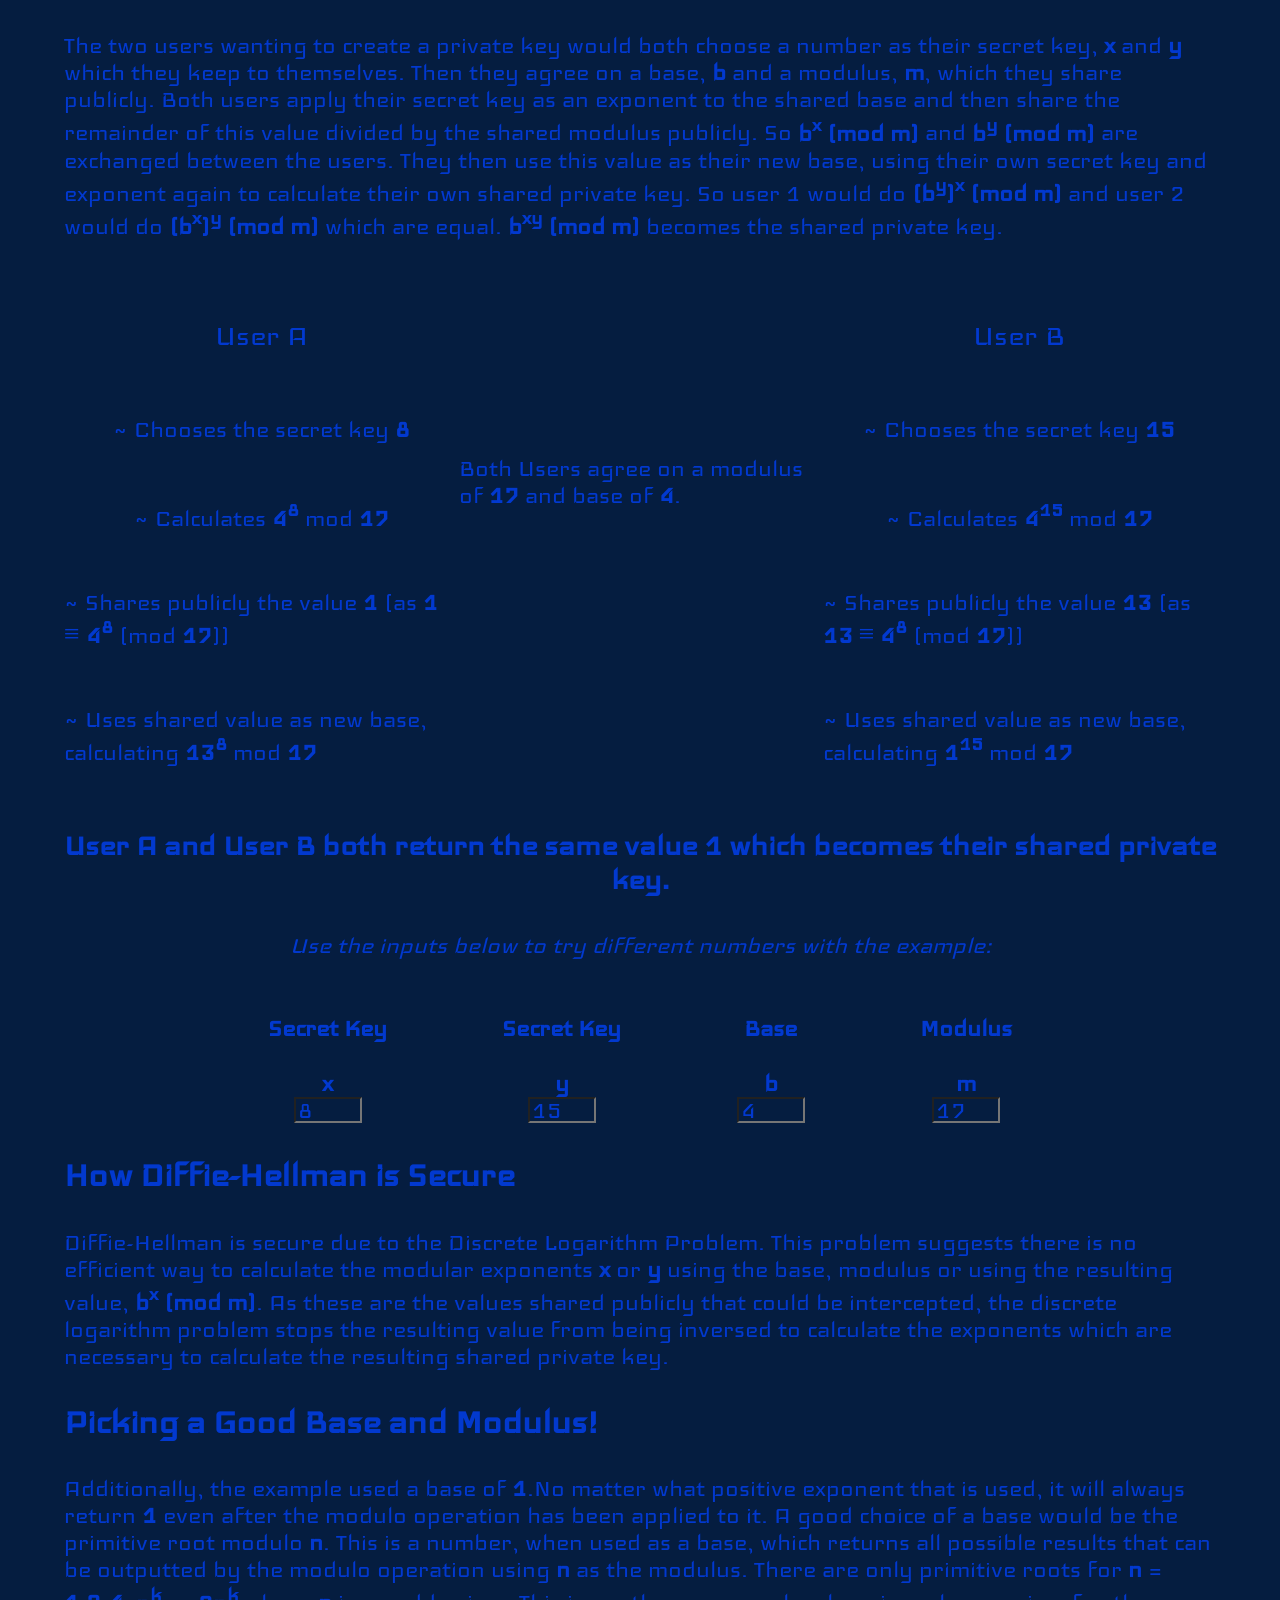
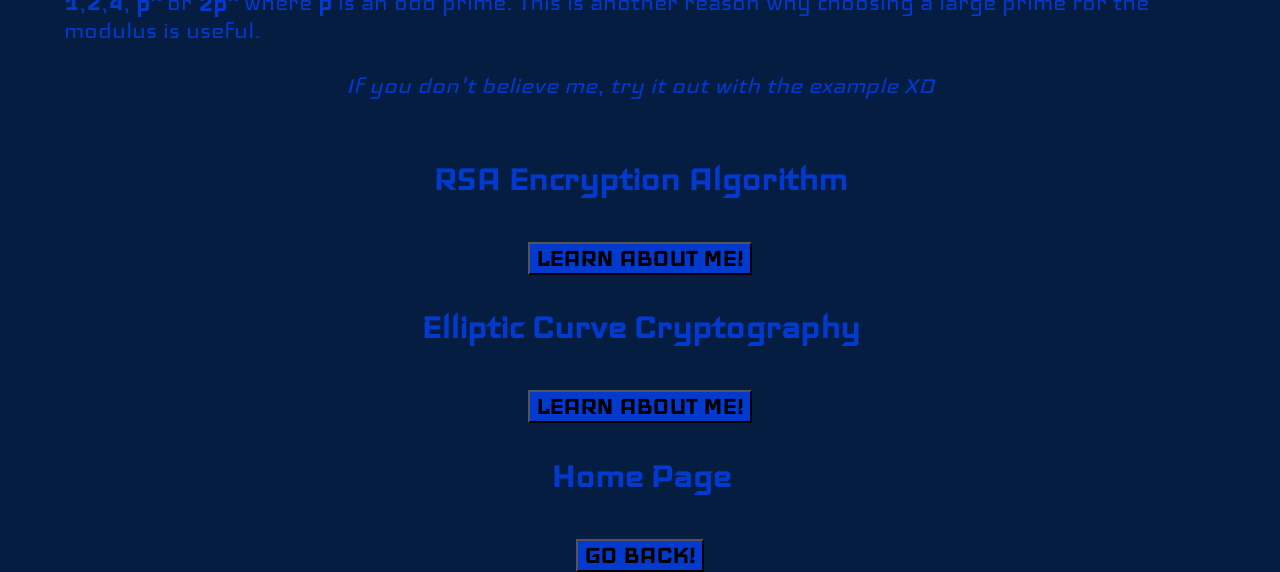
==== commit 410aa764: "Fixing minor bugs and styling issues." ====
--- a/DHKE.html
+++ b/DHKE.html
@@ -30,7 +30,7 @@
             <br>
             <div class="inline">
                 <div id="UserA">
-                    <p id="title">User A</p>
+                    <p style="font-size: 35px;">User A</p>
                     <p>~ Chooses the secret key <span class="xtext">8</span></p>
                     <p>~ Calculates <span class="btext">4</span><sup><span class="xtext">8</span></sup> mod <span class="mtext">17</span></p>
                     <p>~ Shares publicly the value <span class="resultA">1</span> (as <span class="resultA">1</span> ≡ <span class="btext">4</span><sup><span class="xtext">8</span></sup> (mod <span class="mtext">17</span>)) </p>
@@ -40,14 +40,14 @@
                     <p>Both Users agree on a modulus of <span class="mtext">17</span> and base of <span class="btext">4</span>. </p>
                 </div>
                 <div id="UserB">
-                    <p id="title">User B</p>
-                    <p>~ Chooses the secret key <span class="xtext">15</span></p>
+                    <p style="font-size: 35px;">User B</p>
+                    <p>~ Chooses the secret key <span class="ytext">15</span></p>
                     <p>~ Calculates <span class="btext">4</span><sup><span class="ytext">15</span></sup> mod <span class="mtext">17</span></p>
                     <p>~ Shares publicly the value <span class="resultB">13</span> (as <span class="resultB">13</span> ≡ <span class="btext">4</span><sup><span class="xtext">8</span></sup> (mod <span class="mtext">17</span>)) </p>
                     <p>~ Uses shared value as new base, calculating <span class="resultA">1</span><sup><span class="ytext">15</span></sup> mod <span class="mtext">17</span></p>
                 </div>
             </div>
-            <p style="text-align: center; font-size: large; font-weight: bold;">User A and User B both return the same value <span id="resultC" >1</span> which becomes their shared private key.</p>
+            <p style="text-align: center; font-size: 35px; font-weight: bold;">User A and User B both return the same value <span id="resultC" >1</span> which becomes their shared private key.</p>
             <p style="text-align: center; font-style: italic;">Use the inputs below to try different numbers with the example:</p>
             <div class="inline">
                 <div id="label1">
--- a/ss.css
+++ b/ss.css
@@ -17,20 +17,27 @@
     background: transparent;
     font-family:'Iceland';
     color: #0239cfff;
-    height: 10px;
-    width: 30px;
+    height: 20px;
+    width: 60px;
 }
 
 input[type="range"]::-webkit-slider-thumb {
     appearance: none;
-    height: 10px;
-    width: 10px;
+    height: 15px;
+    width: 15px;
     background-color: #0239cfff;
     border-radius: 50%;
     cursor: pointer;
     margin-top: -6px;
 }
 
+select {
+    background: #000;
+    font-family:'Iceland';
+    color: #0239cfff;
+    height: 40px;
+    width: 60px;
+}
 
 html, body {
     background-color: #051d40;
@@ -40,10 +47,22 @@
     height: 100%;
 }
 
+p, label,table,input,select,button{
+    font-size: 28px;
+}
+
+h1 {
+    font-size: 60px;
+}
+
+h2 {
+    font-size: 40px;
+}
+
 #overlayHeading,
 #overlayHeading2,
 #Table,
-#slider1, #clockcontain {
+#slider1, #clockcontain, #CurveContainer{
     position: relative; 
     z-index: 1;         
 }
@@ -100,14 +119,13 @@
     pointer-events: none;
 }
 
-#clockcontain {
+#clockcontain, #CurveContainer {
     text-align: center;
-
 }
 
 #clock {
-    width: 20%;
-    height: 20%;
+    width: 40%;
+    height: 40%;
 }
 
 span {
@@ -163,4 +181,30 @@
     display: flex;
     flex-direction: column;
     align-items: center
+}
+
+#ClockContainer {
+    max-width: 500px; 
+    min-width: 200px;  
+    aspect-ratio: 1/1;
+}
+
+#CurveContainer {
+    display: flex;
+    justify-content: center;
+    align-items: center;
+    width: 80%; 
+    max-width: 500px; 
+    min-width: 50px;  
+    aspect-ratio: 1/1;
+    margin: auto;
+}
+
+#curve {
+    border-color: #767676;
+    border-top-color: #212021;
+    border-left-color: #212021;
+    border-style: solid;
+    width: 100%;
+    height: 100%;
 }
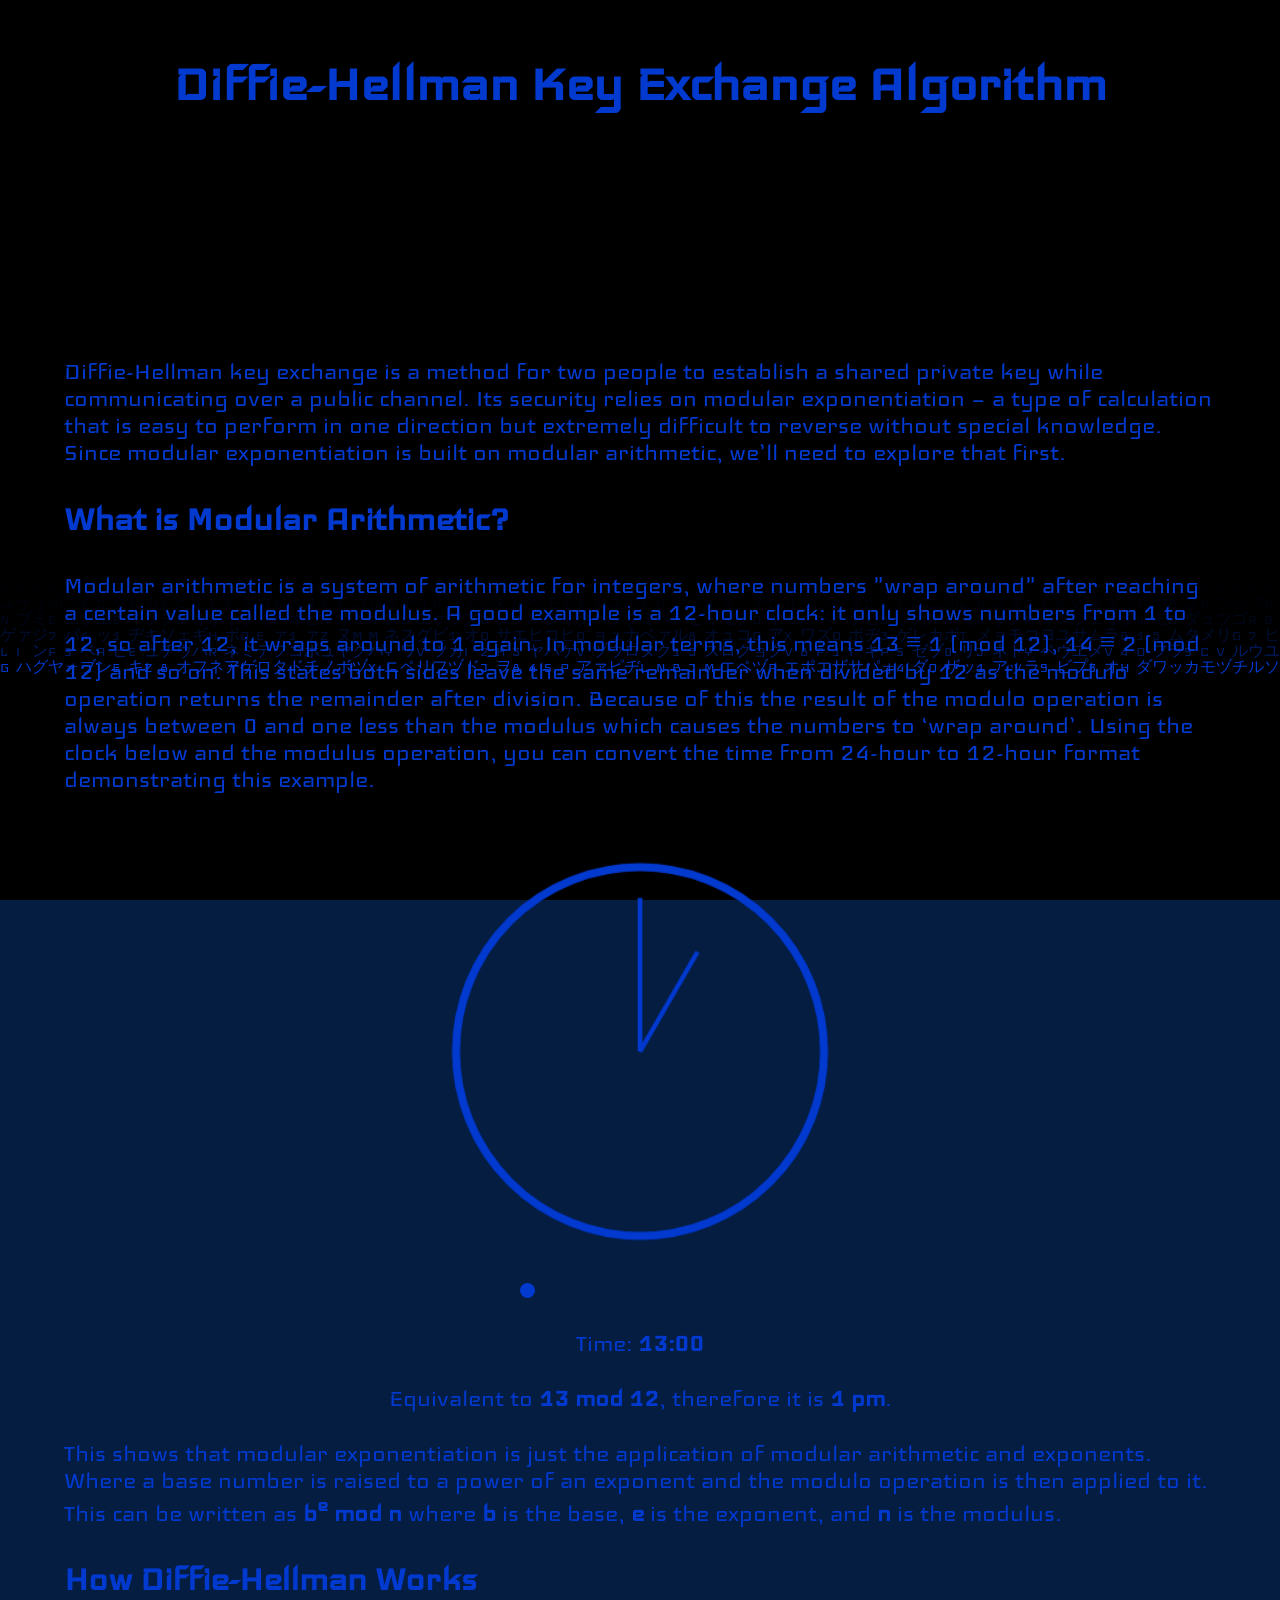
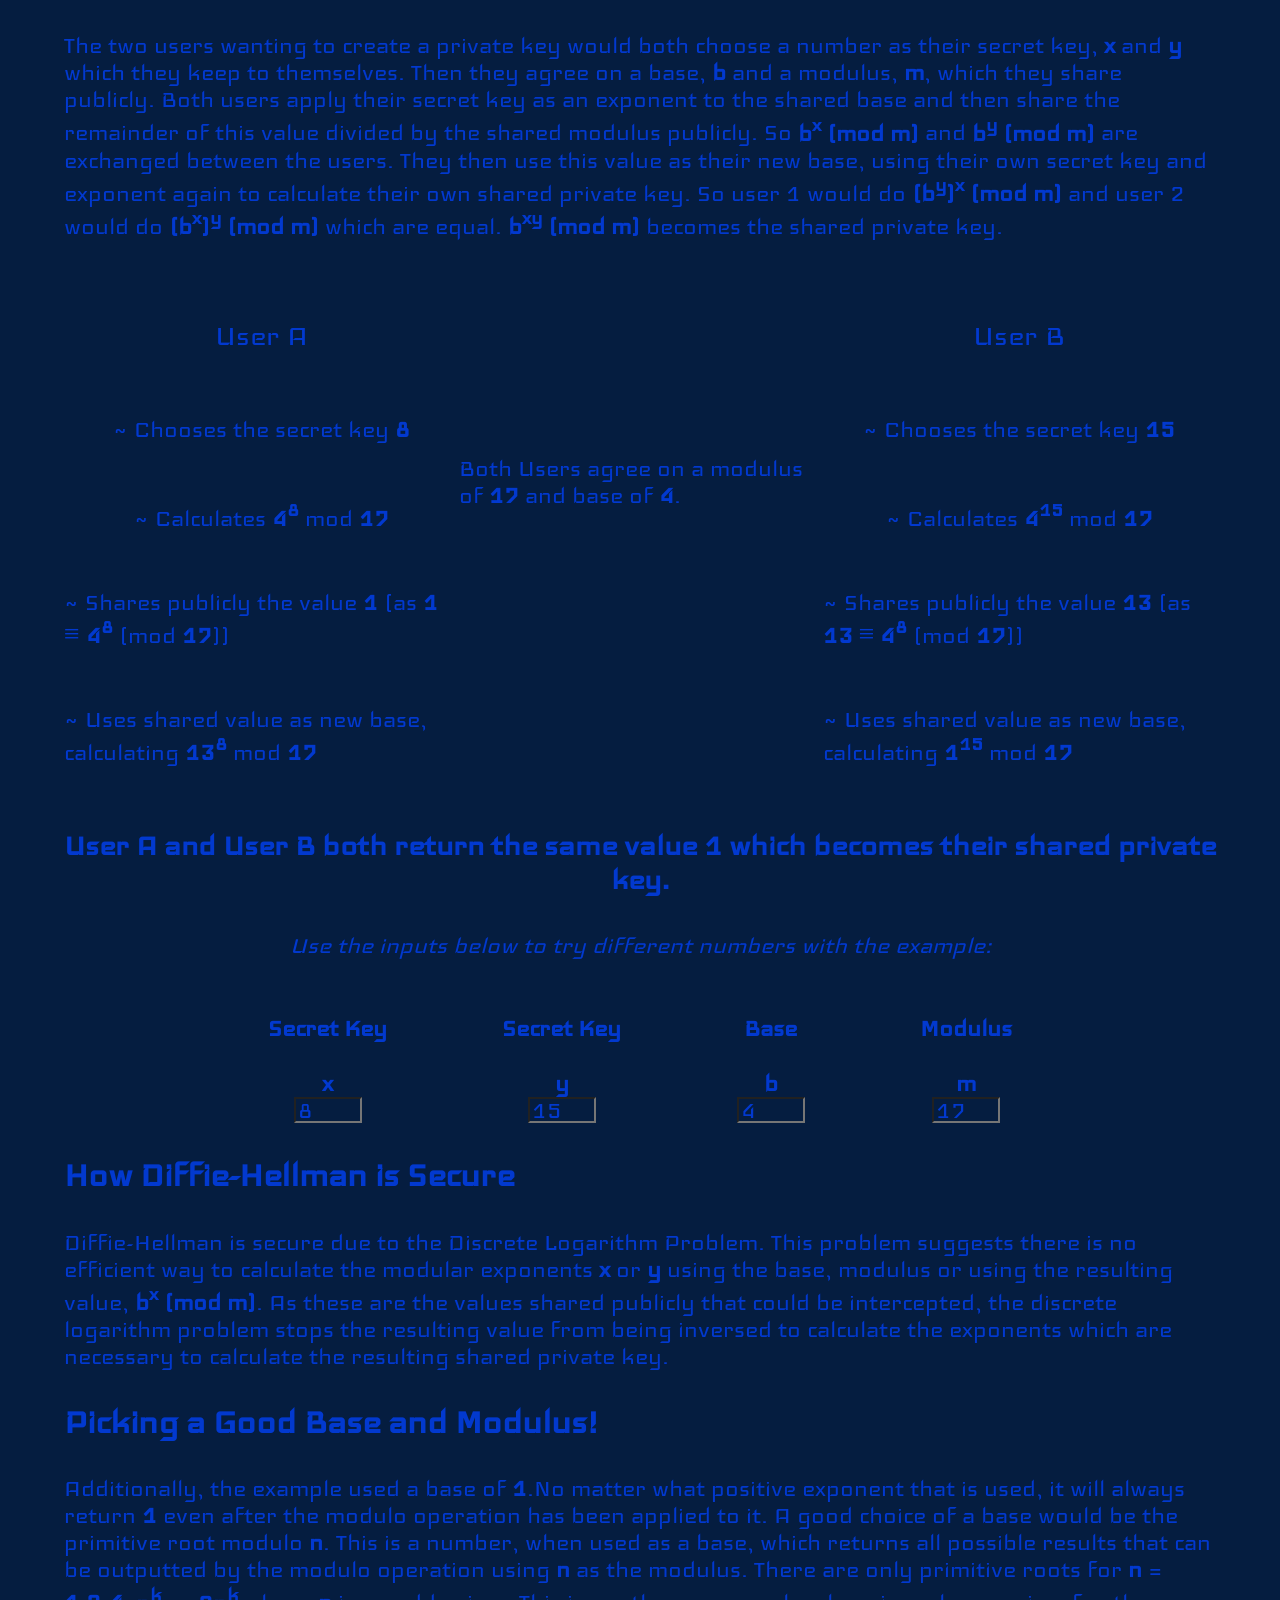
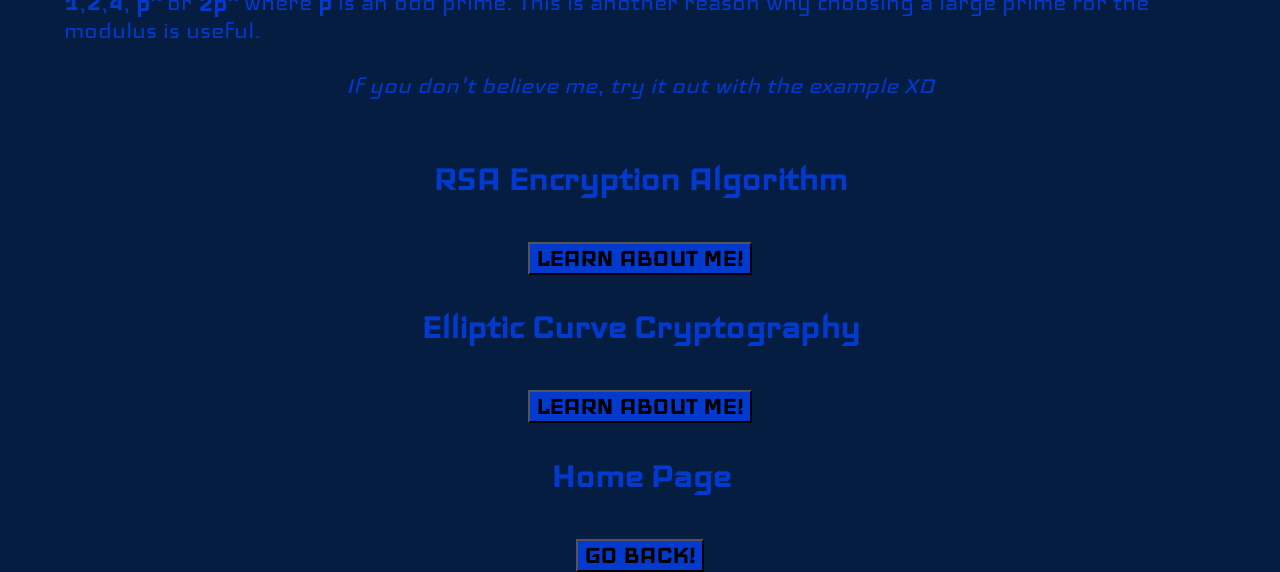
==== commit a7b0614e: "Fixed a minor bug I found." ====
--- a/DHKE.html
+++ b/DHKE.html
@@ -91,7 +91,7 @@
                 </div>
                 <div class="inlineb">
                     <h2>Home Page</h2>
-                    <button class="button" onclick="window.location.href='main.html'"><b>GO BACK!</b></button>
+                    <button class="button" onclick="window.location.href='index.html'"><b>GO BACK!</b></button>
                 </div>
             </div>
         </div>
